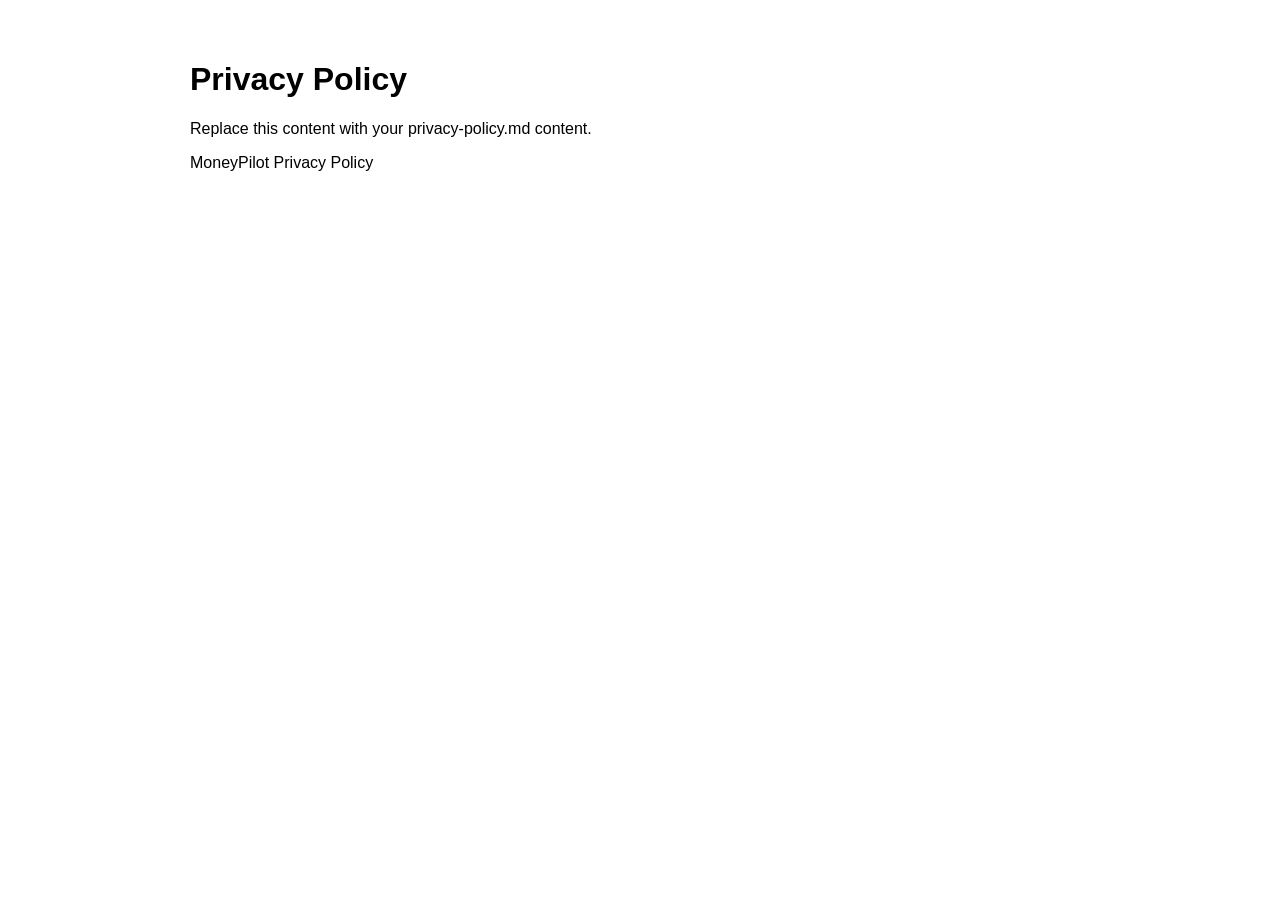
==== privacy-policy.html @ 09979280 "Add files via upload" ====
<!DOCTYPE html>
<html><head><meta charset="utf-8"><title>Privacy Policy</title></head>
<body style="font-family:Arial;padding:40px;max-width:900px;margin:auto">
<h1>Privacy Policy</h1>
<p>Replace this content with your privacy-policy.md content.</p>
<p>MoneyPilot Privacy Policy</p>
</body></html>
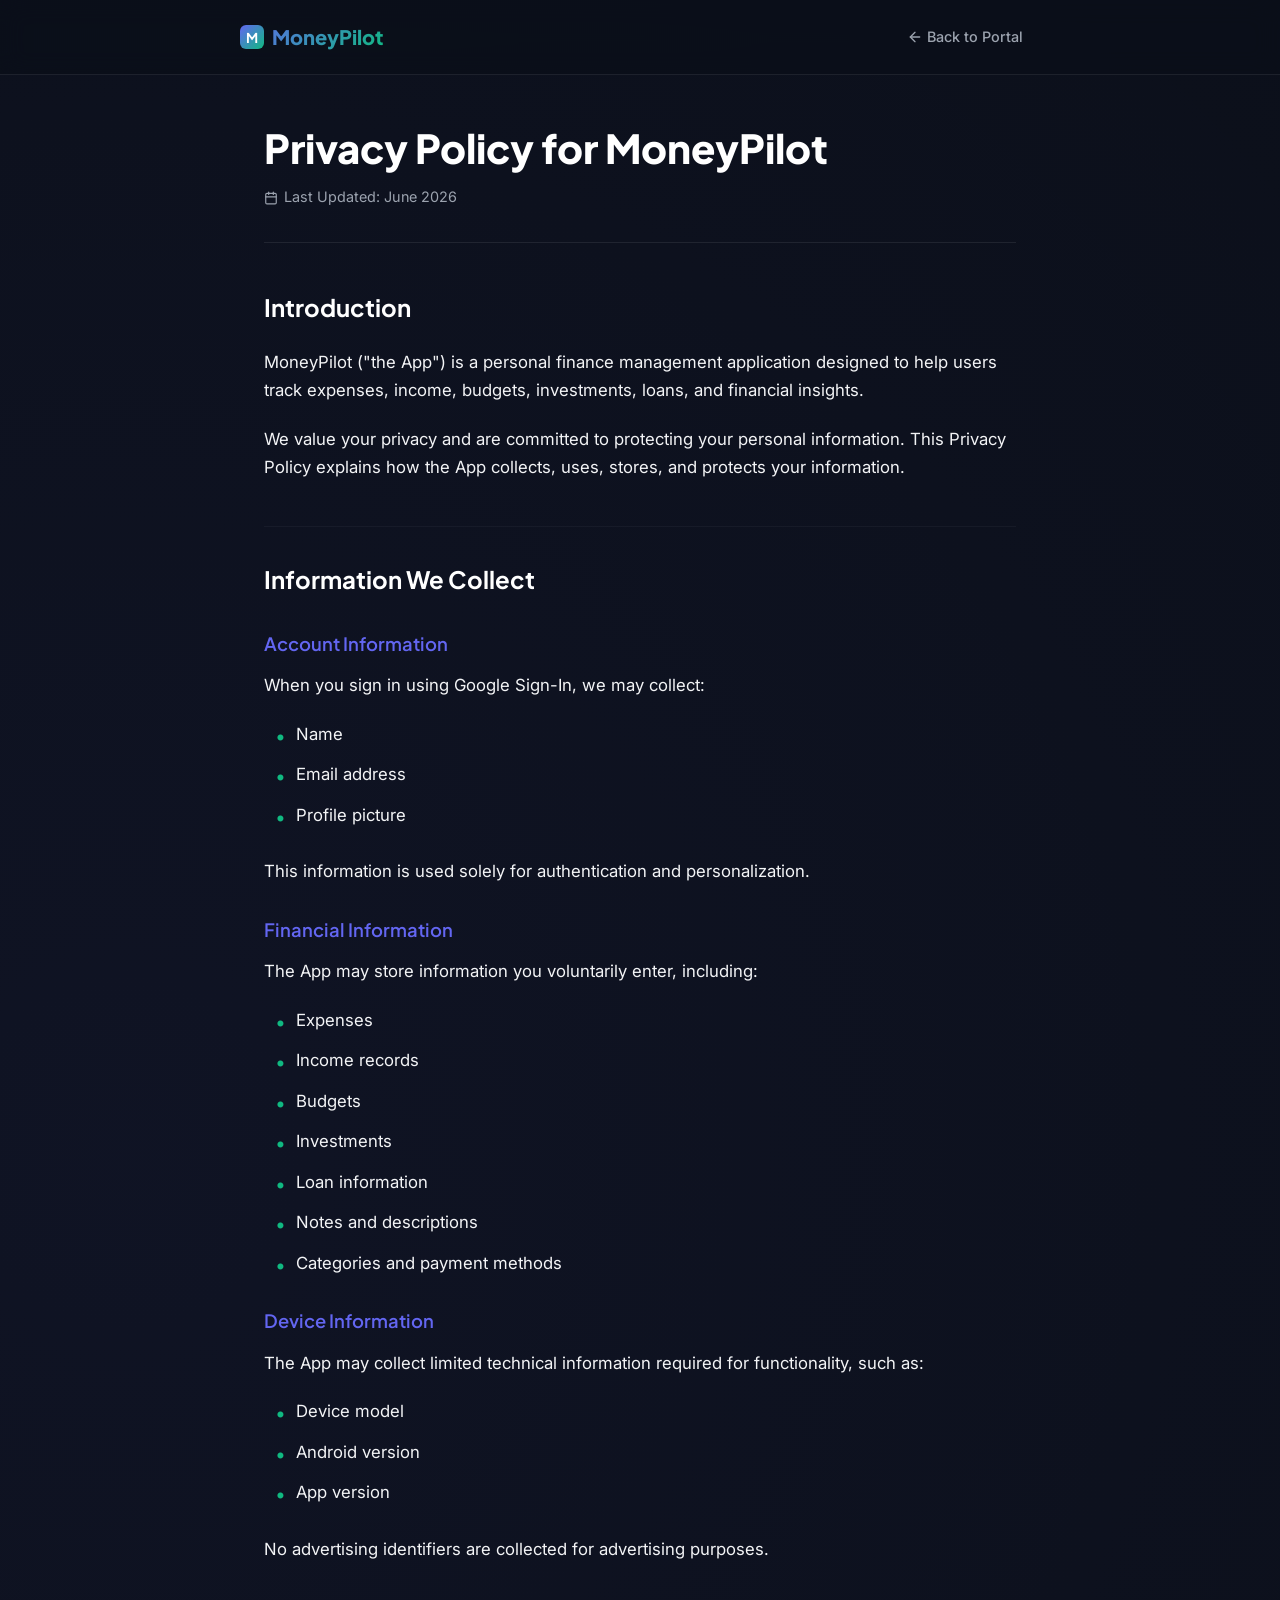
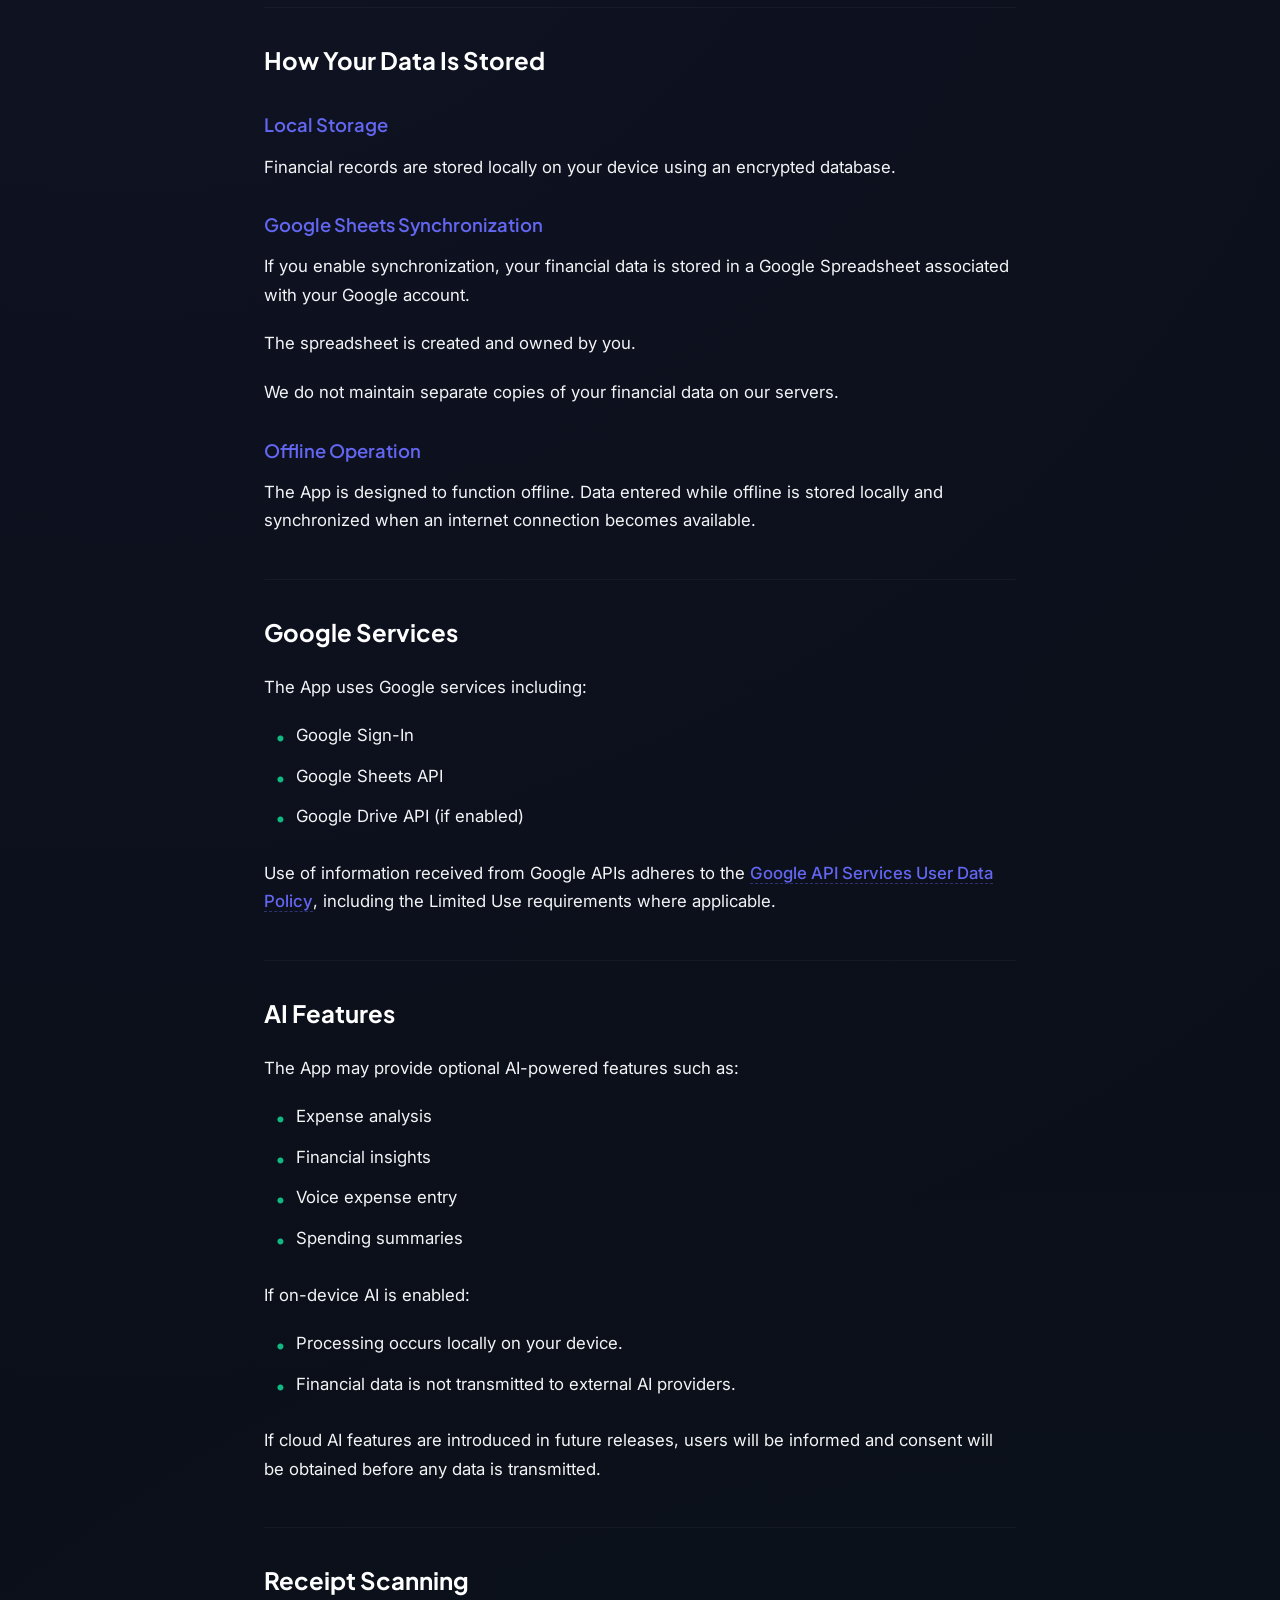
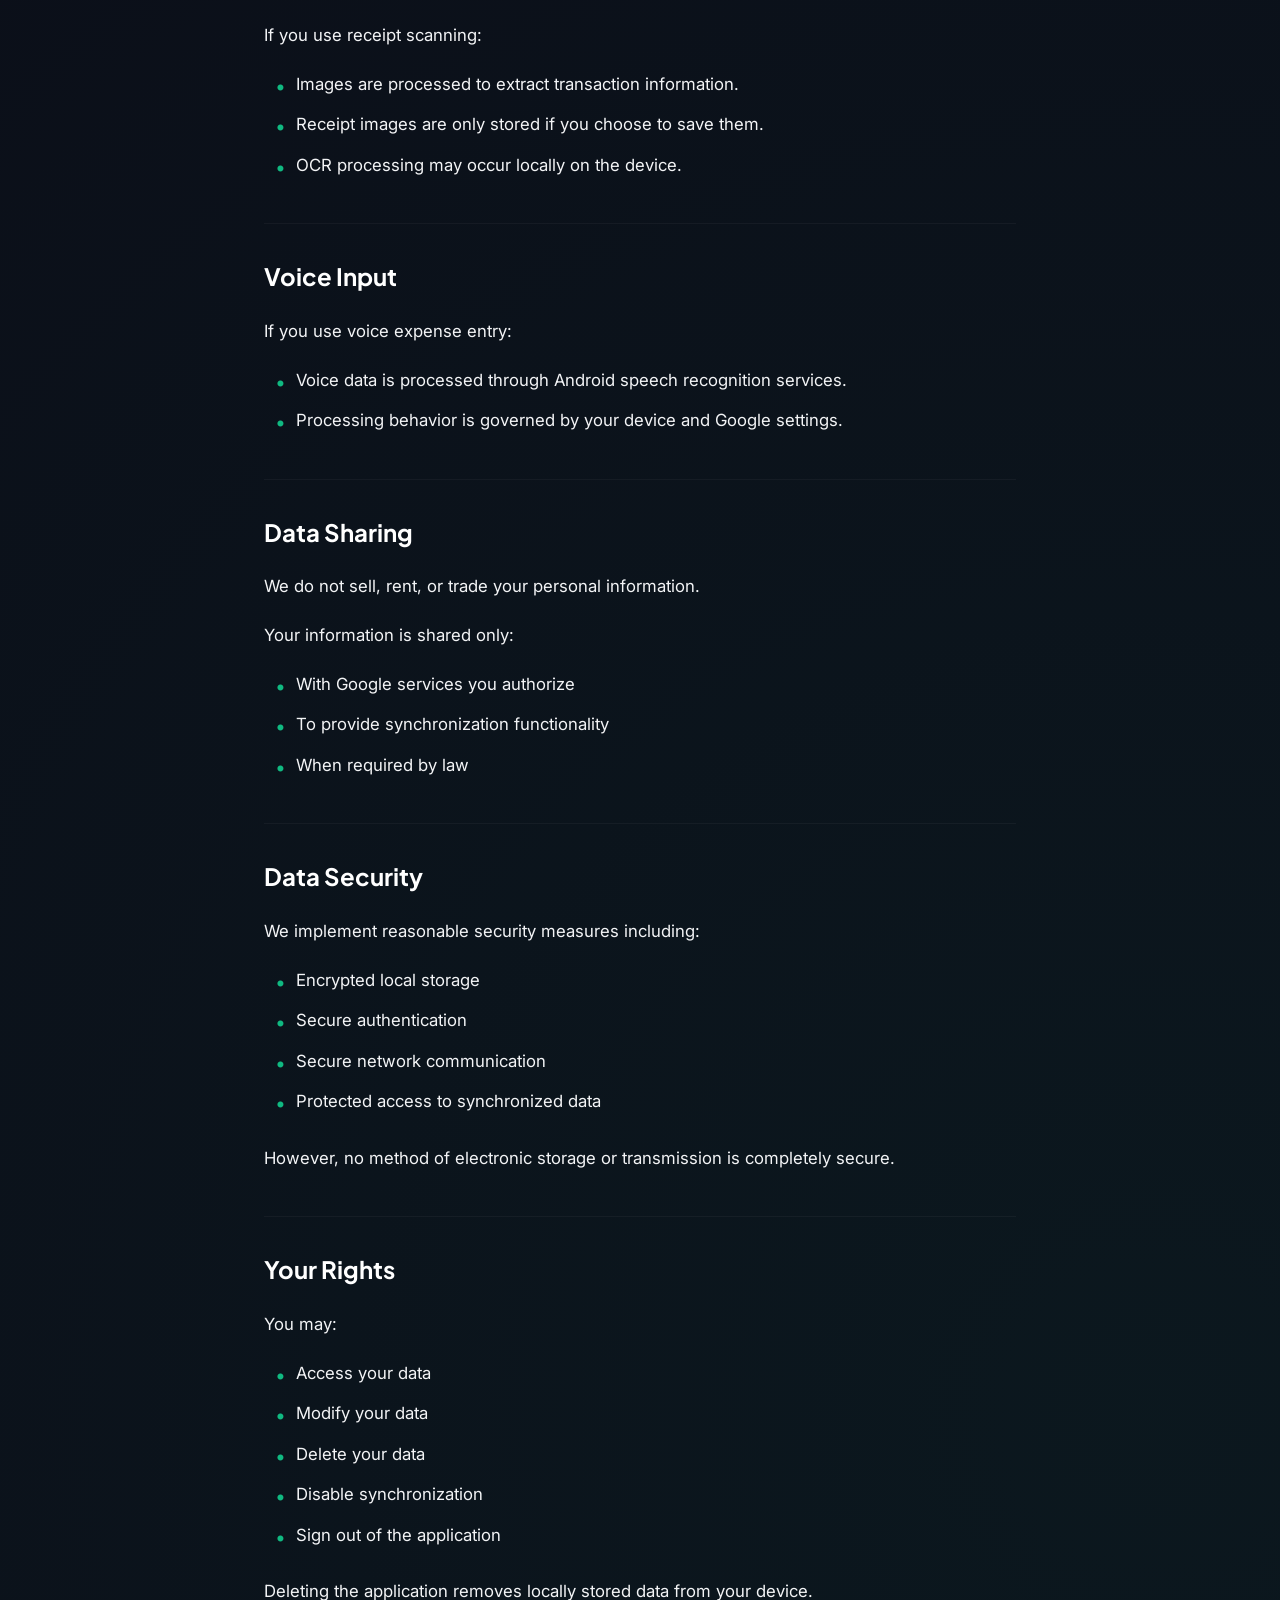
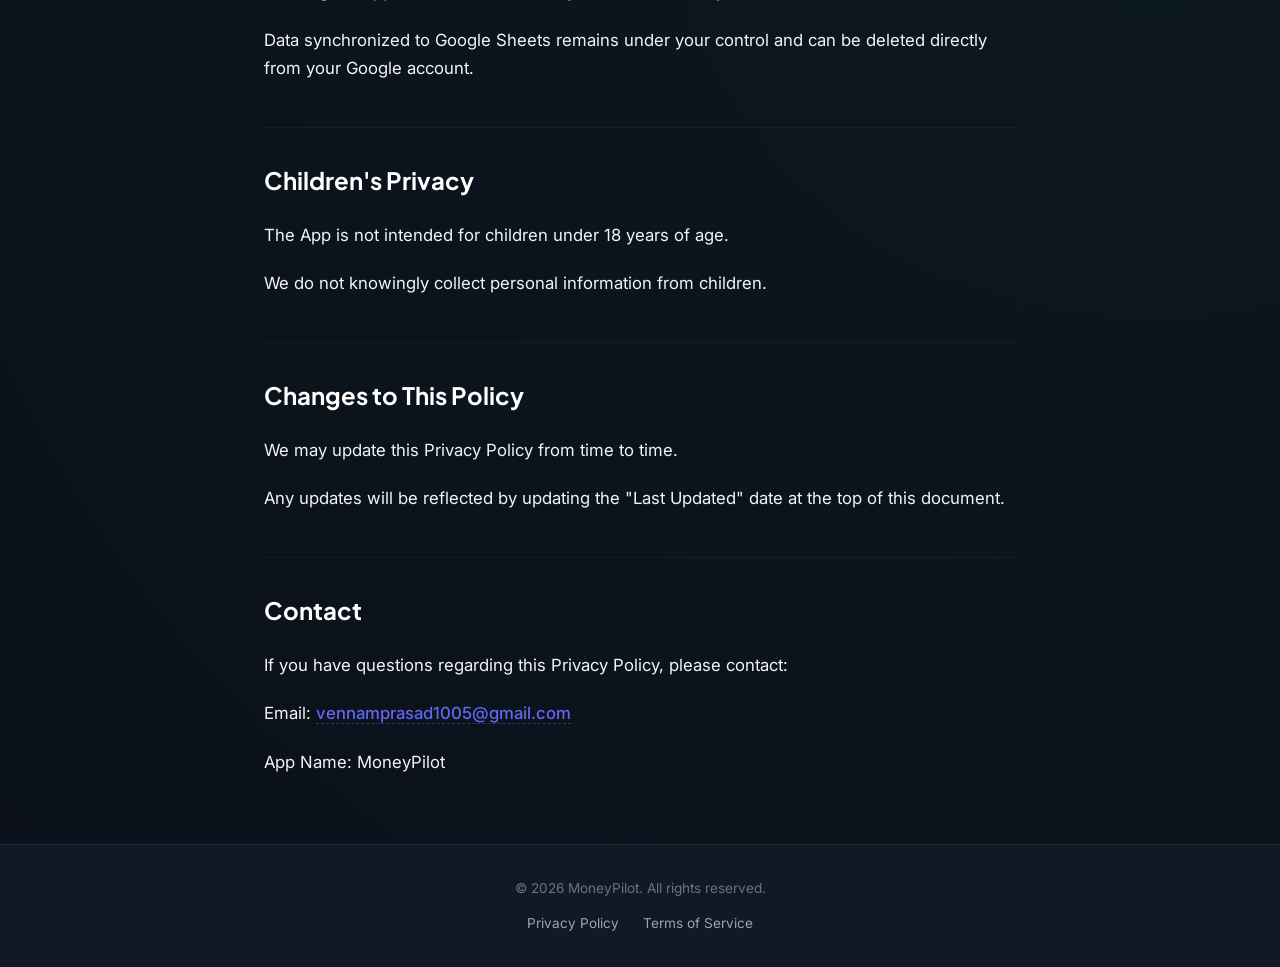
==== commit c1cd350e: "Convert legal markdown files to styled HTML and add modern index portal" ====
--- a/privacy-policy.html
+++ b/privacy-policy.html
@@ -1,7 +1,190 @@
 <!DOCTYPE html>
-<html><head><meta charset="utf-8"><title>Privacy Policy</title></head>
-<body style="font-family:Arial;padding:40px;max-width:900px;margin:auto">
-<h1>Privacy Policy</h1>
-<p>Replace this content with your privacy-policy.md content.</p>
-<p>MoneyPilot Privacy Policy</p>
-</body></html>+<html lang="en">
+<head>
+  <meta charset="utf-8">
+  <meta name="viewport" content="width=device-width, initial-scale=1.0">
+  <title>Privacy Policy - MoneyPilot</title>
+  <meta name="description" content="Privacy Policy for the MoneyPilot personal finance application, detailing how we collect, store, and protect your data.">
+  <link rel="stylesheet" href="index.css">
+</head>
+<body>
+
+  <header>
+    <div class="header-container">
+      <a href="index.html" class="logo" id="header-logo">
+        <span class="logo-icon" aria-hidden="true">M</span>
+        MoneyPilot
+      </a>
+      <a href="index.html" class="nav-link" id="nav-back-home">
+        <svg xmlns="http://www.w3.org/2000/svg" width="16" height="16" viewBox="0 0 24 24" fill="none" stroke="currentColor" stroke-width="2" stroke-linecap="round" stroke-linejoin="round">
+          <line x1="19" y1="12" x2="5" y2="12"></line>
+          <polyline points="12 19 5 12 12 5"></polyline>
+        </svg>
+        Back to Portal
+      </a>
+    </div>
+  </header>
+
+  <main>
+    <article class="doc-container">
+      <div class="doc-header">
+        <h1 class="doc-title" id="policy-heading">Privacy Policy for MoneyPilot</h1>
+        <div class="doc-meta">
+          <span class="meta-item" id="meta-last-updated">
+            <svg xmlns="http://www.w3.org/2000/svg" width="14" height="14" viewBox="0 0 24 24" fill="none" stroke="currentColor" stroke-width="2" stroke-linecap="round" stroke-linejoin="round" aria-hidden="true">
+              <rect x="3" y="4" width="18" height="18" rx="2" ry="2"></rect>
+              <line x1="16" y1="2" x2="16" y2="6"></line>
+              <line x1="8" y1="2" x2="8" y2="6"></line>
+              <line x1="3" y1="10" x2="21" y2="10"></line>
+            </svg>
+            Last Updated: June 2026
+          </span>
+        </div>
+      </div>
+
+      <div class="doc-content">
+        <h2 id="introduction">Introduction</h2>
+        <p>MoneyPilot ("the App") is a personal finance management application designed to help users track expenses, income, budgets, investments, loans, and financial insights.</p>
+        <p>We value your privacy and are committed to protecting your personal information. This Privacy Policy explains how the App collects, uses, stores, and protects your information.</p>
+
+        <h2 id="information-we-collect">Information We Collect</h2>
+        
+        <h3 id="account-information">Account Information</h3>
+        <p>When you sign in using Google Sign-In, we may collect:</p>
+        <ul>
+          <li>Name</li>
+          <li>Email address</li>
+          <li>Profile picture</li>
+        </ul>
+        <p>This information is used solely for authentication and personalization.</p>
+
+        <h3 id="financial-information">Financial Information</h3>
+        <p>The App may store information you voluntarily enter, including:</p>
+        <ul>
+          <li>Expenses</li>
+          <li>Income records</li>
+          <li>Budgets</li>
+          <li>Investments</li>
+          <li>Loan information</li>
+          <li>Notes and descriptions</li>
+          <li>Categories and payment methods</li>
+        </ul>
+
+        <h3 id="device-information">Device Information</h3>
+        <p>The App may collect limited technical information required for functionality, such as:</p>
+        <ul>
+          <li>Device model</li>
+          <li>Android version</li>
+          <li>App version</li>
+        </ul>
+        <p>No advertising identifiers are collected for advertising purposes.</p>
+
+        <h2 id="data-storage">How Your Data Is Stored</h2>
+        
+        <h3 id="local-storage">Local Storage</h3>
+        <p>Financial records are stored locally on your device using an encrypted database.</p>
+
+        <h3 id="google-sheets-sync">Google Sheets Synchronization</h3>
+        <p>If you enable synchronization, your financial data is stored in a Google Spreadsheet associated with your Google account.</p>
+        <p>The spreadsheet is created and owned by you.</p>
+        <p>We do not maintain separate copies of your financial data on our servers.</p>
+
+        <h3 id="offline-operation">Offline Operation</h3>
+        <p>The App is designed to function offline. Data entered while offline is stored locally and synchronized when an internet connection becomes available.</p>
+
+        <h2 id="google-services">Google Services</h2>
+        <p>The App uses Google services including:</p>
+        <ul>
+          <li>Google Sign-In</li>
+          <li>Google Sheets API</li>
+          <li>Google Drive API (if enabled)</li>
+        </ul>
+        <p>Use of information received from Google APIs adheres to the <a href="https://developers.google.com/terms/api-services-user-data-policy" target="_blank" rel="noopener noreferrer">Google API Services User Data Policy</a>, including the Limited Use requirements where applicable.</p>
+
+        <h2 id="ai-features">AI Features</h2>
+        <p>The App may provide optional AI-powered features such as:</p>
+        <ul>
+          <li>Expense analysis</li>
+          <li>Financial insights</li>
+          <li>Voice expense entry</li>
+          <li>Spending summaries</li>
+        </ul>
+        <p>If on-device AI is enabled:</p>
+        <ul>
+          <li>Processing occurs locally on your device.</li>
+          <li>Financial data is not transmitted to external AI providers.</li>
+        </ul>
+        <p>If cloud AI features are introduced in future releases, users will be informed and consent will be obtained before any data is transmitted.</p>
+
+        <h2 id="receipt-scanning">Receipt Scanning</h2>
+        <p>If you use receipt scanning:</p>
+        <ul>
+          <li>Images are processed to extract transaction information.</li>
+          <li>Receipt images are only stored if you choose to save them.</li>
+          <li>OCR processing may occur locally on the device.</li>
+        </ul>
+
+        <h2 id="voice-input">Voice Input</h2>
+        <p>If you use voice expense entry:</p>
+        <ul>
+          <li>Voice data is processed through Android speech recognition services.</li>
+          <li>Processing behavior is governed by your device and Google settings.</li>
+        </ul>
+
+        <h2 id="data-sharing">Data Sharing</h2>
+        <p>We do not sell, rent, or trade your personal information.</p>
+        <p>Your information is shared only:</p>
+        <ul>
+          <li>With Google services you authorize</li>
+          <li>To provide synchronization functionality</li>
+          <li>When required by law</li>
+        </ul>
+
+        <h2 id="data-security">Data Security</h2>
+        <p>We implement reasonable security measures including:</p>
+        <ul>
+          <li>Encrypted local storage</li>
+          <li>Secure authentication</li>
+          <li>Secure network communication</li>
+          <li>Protected access to synchronized data</li>
+        </ul>
+        <p>However, no method of electronic storage or transmission is completely secure.</p>
+
+        <h2 id="your-rights">Your Rights</h2>
+        <p>You may:</p>
+        <ul>
+          <li>Access your data</li>
+          <li>Modify your data</li>
+          <li>Delete your data</li>
+          <li>Disable synchronization</li>
+          <li>Sign out of the application</li>
+        </ul>
+        <p>Deleting the application removes locally stored data from your device.</p>
+        <p>Data synchronized to Google Sheets remains under your control and can be deleted directly from your Google account.</p>
+
+        <h2 id="childrens-privacy">Children's Privacy</h2>
+        <p>The App is not intended for children under 18 years of age.</p>
+        <p>We do not knowingly collect personal information from children.</p>
+
+        <h2 id="changes">Changes to This Policy</h2>
+        <p>We may update this Privacy Policy from time to time.</p>
+        <p>Any updates will be reflected by updating the "Last Updated" date at the top of this document.</p>
+
+        <h2 id="contact">Contact</h2>
+        <p>If you have questions regarding this Privacy Policy, please contact:</p>
+        <p>Email: <a href="mailto:vennamprasad1005@gmail.com">vennamprasad1005@gmail.com</a></p>
+        <p>App Name: MoneyPilot</p>
+      </div>
+    </article>
+  </main>
+
+  <footer>
+    <p>&copy; 2026 MoneyPilot. All rights reserved.</p>
+    <div class="footer-links">
+      <a href="privacy-policy.html" class="footer-link" id="footer-privacy-policy">Privacy Policy</a>
+      <a href="terms-of-service.html" class="footer-link" id="footer-terms-of-service">Terms of Service</a>
+    </div>
+  </footer>
+
+</body>
+</html>
--- a/index.css
+++ b/index.css
@@ -0,0 +1,439 @@
+@import url('https://fonts.googleapis.com/css2?family=Inter:wght@300;400;500;600;700&family=Plus+Jakarta+Sans:wght@500;600;700;800&display=swap');
+
+:root {
+  --bg-primary: #0b0f19;
+  --bg-secondary: #111827;
+  --bg-card: rgba(22, 30, 49, 0.5);
+  --bg-card-hover: rgba(30, 41, 67, 0.7);
+  --border-color: rgba(255, 255, 255, 0.08);
+  --border-hover: rgba(255, 255, 255, 0.15);
+  
+  --text-primary: #f3f4f6;
+  --text-secondary: #9ca3af;
+  --text-muted: #6b7280;
+  
+  --accent-emerald: #10b981;
+  --accent-indigo: #6366f1;
+  --accent-gradient: linear-gradient(135deg, var(--accent-indigo) 0%, var(--accent-emerald) 100%);
+  --accent-glow: rgba(99, 102, 241, 0.15);
+  
+  --font-sans: 'Inter', -apple-system, BlinkMacSystemFont, 'Segoe UI', Roboto, sans-serif;
+  --font-display: 'Plus Jakarta Sans', var(--font-sans);
+  
+  --container-width: 800px;
+}
+
+/* Base resets & scrollbar */
+* {
+  box-sizing: border-box;
+  margin: 0;
+  padding: 0;
+}
+
+html {
+  scroll-behavior: smooth;
+}
+
+body {
+  background-color: var(--bg-primary);
+  background-image: 
+    radial-gradient(circle at 10% 20%, rgba(99, 102, 241, 0.05) 0%, transparent 40%),
+    radial-gradient(circle at 90% 80%, rgba(16, 185, 129, 0.05) 0%, transparent 40%);
+  color: var(--text-primary);
+  font-family: var(--font-sans);
+  line-height: 1.7;
+  padding: 0;
+  min-height: 100vh;
+  display: flex;
+  flex-direction: column;
+}
+
+::-webkit-scrollbar {
+  width: 10px;
+}
+
+::-webkit-scrollbar-track {
+  background: var(--bg-primary);
+}
+
+::-webkit-scrollbar-thumb {
+  background: rgba(255, 255, 255, 0.1);
+  border-radius: 5px;
+}
+
+::-webkit-scrollbar-thumb:hover {
+  background: rgba(255, 255, 255, 0.2);
+}
+
+/* Sticky Header navigation */
+header {
+  position: sticky;
+  top: 0;
+  z-index: 10;
+  background: rgba(11, 15, 25, 0.7);
+  backdrop-filter: blur(12px);
+  -webkit-backdrop-filter: blur(12px);
+  border-bottom: 1px solid var(--border-color);
+  padding: 1rem 2rem;
+}
+
+.header-container {
+  max-width: var(--container-width);
+  margin: 0 auto;
+  display: flex;
+  justify-content: space-between;
+  align-items: center;
+}
+
+.logo {
+  display: flex;
+  align-items: center;
+  gap: 0.5rem;
+  font-family: var(--font-display);
+  font-weight: 800;
+  font-size: 1.25rem;
+  text-decoration: none;
+  background: var(--accent-gradient);
+  -webkit-background-clip: text;
+  -webkit-text-fill-color: transparent;
+  transition: opacity 0.2s;
+}
+
+.logo:hover {
+  opacity: 0.9;
+}
+
+.logo-icon {
+  width: 24px;
+  height: 24px;
+  background: var(--accent-gradient);
+  border-radius: 6px;
+  display: flex;
+  align-items: center;
+  justify-content: center;
+  color: white;
+  font-weight: bold;
+  font-size: 0.85rem;
+  -webkit-text-fill-color: white; /* Prevent gradient clip from clearing icon text */
+}
+
+.nav-link {
+  color: var(--text-secondary);
+  text-decoration: none;
+  font-weight: 500;
+  font-size: 0.9rem;
+  padding: 0.5rem 1rem;
+  border-radius: 8px;
+  border: 1px solid transparent;
+  transition: all 0.2s ease;
+  display: flex;
+  align-items: center;
+  gap: 0.25rem;
+}
+
+.nav-link:hover {
+  color: var(--text-primary);
+  background: rgba(255, 255, 255, 0.05);
+  border-color: var(--border-color);
+}
+
+/* Page Containers */
+main {
+  flex-grow: 1;
+  width: 100%;
+  max-width: var(--container-width);
+  margin: 0 auto;
+  padding: 3rem 1.5rem;
+  animation: fadeIn 0.6s ease-out;
+}
+
+@keyframes fadeIn {
+  from {
+    opacity: 0;
+    transform: translateY(10px);
+  }
+  to {
+    opacity: 1;
+    transform: translateY(0);
+  }
+}
+
+/* Portal/Index Page Custom Styles */
+.portal-hero {
+  text-align: center;
+  margin-bottom: 3.5rem;
+  margin-top: 1rem;
+}
+
+.portal-title {
+  font-family: var(--font-display);
+  font-size: 2.75rem;
+  font-weight: 800;
+  letter-spacing: -0.025em;
+  margin-bottom: 1rem;
+  background: var(--accent-gradient);
+  -webkit-background-clip: text;
+  -webkit-text-fill-color: transparent;
+}
+
+.portal-subtitle {
+  color: var(--text-secondary);
+  font-size: 1.15rem;
+  max-width: 500px;
+  margin: 0 auto;
+}
+
+.portal-grid {
+  display: grid;
+  grid-template-columns: repeat(auto-fit, minmax(300px, 1fr));
+  gap: 1.5rem;
+  margin-bottom: 3rem;
+}
+
+.portal-card {
+  background: var(--bg-card);
+  backdrop-filter: blur(8px);
+  -webkit-backdrop-filter: blur(8px);
+  border: 1px solid var(--border-color);
+  border-radius: 16px;
+  padding: 2.25rem;
+  text-decoration: none;
+  color: inherit;
+  transition: all 0.3s cubic-bezier(0.16, 1, 0.3, 1);
+  display: flex;
+  flex-direction: column;
+  height: 100%;
+  position: relative;
+  overflow: hidden;
+}
+
+.portal-card::before {
+  content: '';
+  position: absolute;
+  top: 0;
+  left: 0;
+  right: 0;
+  height: 4px;
+  background: var(--accent-gradient);
+  opacity: 0;
+  transition: opacity 0.3s;
+}
+
+.portal-card:hover {
+  transform: translateY(-4px);
+  border-color: var(--border-hover);
+  background-color: var(--bg-card-hover);
+  box-shadow: 0 12px 30px -10px rgba(0, 0, 0, 0.5), 0 0 1px 1px var(--border-hover);
+}
+
+.portal-card:hover::before {
+  opacity: 1;
+}
+
+.card-icon {
+  width: 48px;
+  height: 48px;
+  border-radius: 12px;
+  background: rgba(99, 102, 241, 0.1);
+  color: var(--accent-indigo);
+  display: flex;
+  align-items: center;
+  justify-content: center;
+  font-size: 1.5rem;
+  margin-bottom: 1.5rem;
+  transition: transform 0.3s;
+}
+
+.portal-card:hover .card-icon {
+  transform: scale(1.1);
+  background: rgba(99, 102, 241, 0.2);
+}
+
+.card-title {
+  font-family: var(--font-display);
+  font-size: 1.35rem;
+  font-weight: 700;
+  margin-bottom: 0.75rem;
+  color: #fff;
+}
+
+.card-desc {
+  color: var(--text-secondary);
+  font-size: 0.95rem;
+  line-height: 1.6;
+  margin-bottom: 1.5rem;
+  flex-grow: 1;
+}
+
+.card-link {
+  color: var(--accent-emerald);
+  font-weight: 600;
+  font-size: 0.9rem;
+  display: flex;
+  align-items: center;
+  gap: 0.5rem;
+  margin-top: auto;
+}
+
+.card-link svg {
+  transition: transform 0.2s;
+}
+
+.portal-card:hover .card-link svg {
+  transform: translateX(4px);
+}
+
+/* Document Reading Layout */
+.doc-header {
+  border-bottom: 1px solid var(--border-color);
+  padding-bottom: 2rem;
+  margin-bottom: 2.5rem;
+}
+
+.doc-title {
+  font-family: var(--font-display);
+  font-size: 2.5rem;
+  font-weight: 800;
+  color: #fff;
+  line-height: 1.25;
+  margin-bottom: 0.75rem;
+}
+
+.doc-meta {
+  font-size: 0.9rem;
+  color: var(--text-secondary);
+  display: flex;
+  align-items: center;
+  gap: 1.5rem;
+}
+
+.meta-item {
+  display: flex;
+  align-items: center;
+  gap: 0.35rem;
+}
+
+/* Markdown converted content styles */
+.doc-content h2 {
+  font-family: var(--font-display);
+  font-size: 1.5rem;
+  font-weight: 700;
+  color: #fff;
+  margin-top: 2.75rem;
+  margin-bottom: 1.25rem;
+  display: flex;
+  align-items: center;
+  gap: 0.5rem;
+}
+
+.doc-content h2:not(:first-of-type) {
+  border-top: 1px solid rgba(255, 255, 255, 0.04);
+  padding-top: 2rem;
+}
+
+.doc-content h3 {
+  font-family: var(--font-display);
+  font-size: 1.15rem;
+  font-weight: 600;
+  color: var(--accent-indigo);
+  margin-top: 1.75rem;
+  margin-bottom: 0.75rem;
+}
+
+.doc-content p {
+  color: var(--text-primary);
+  font-size: 1.05rem;
+  margin-bottom: 1.25rem;
+}
+
+.doc-content ul {
+  list-style-type: none;
+  padding-left: 0.5rem;
+  margin-bottom: 1.75rem;
+}
+
+.doc-content li {
+  position: relative;
+  padding-left: 1.5rem;
+  margin-bottom: 0.75rem;
+  color: var(--text-primary);
+  font-size: 1.05rem;
+}
+
+.doc-content li::before {
+  content: "•";
+  position: absolute;
+  left: 0.25rem;
+  color: var(--accent-emerald);
+  font-weight: bold;
+  font-size: 1.2rem;
+}
+
+.doc-content a {
+  color: var(--accent-indigo);
+  text-decoration: none;
+  font-weight: 500;
+  transition: color 0.2s, text-decoration 0.2s;
+  border-bottom: 1px dashed rgba(99, 102, 241, 0.4);
+}
+
+.doc-content a:hover {
+  color: var(--accent-emerald);
+  border-bottom-color: var(--accent-emerald);
+}
+
+/* Footer styling */
+footer {
+  border-top: 1px solid var(--border-color);
+  padding: 2rem 1.5rem;
+  text-align: center;
+  color: var(--text-muted);
+  font-size: 0.85rem;
+  background: var(--bg-secondary);
+}
+
+.footer-links {
+  display: flex;
+  justify-content: center;
+  gap: 1.5rem;
+  margin-top: 0.75rem;
+}
+
+.footer-link {
+  color: var(--text-secondary);
+  text-decoration: none;
+  transition: color 0.2s;
+}
+
+.footer-link:hover {
+  color: var(--text-primary);
+}
+
+/* Responsive adjustments */
+@media (max-width: 640px) {
+  body {
+    padding: 0;
+  }
+  
+  header {
+    padding: 1rem;
+  }
+  
+  main {
+    padding: 2rem 1rem;
+  }
+  
+  .portal-title {
+    font-size: 2.25rem;
+  }
+  
+  .doc-title {
+    font-size: 2rem;
+  }
+  
+  .doc-meta {
+    flex-direction: column;
+    align-items: flex-start;
+    gap: 0.5rem;
+  }
+}
